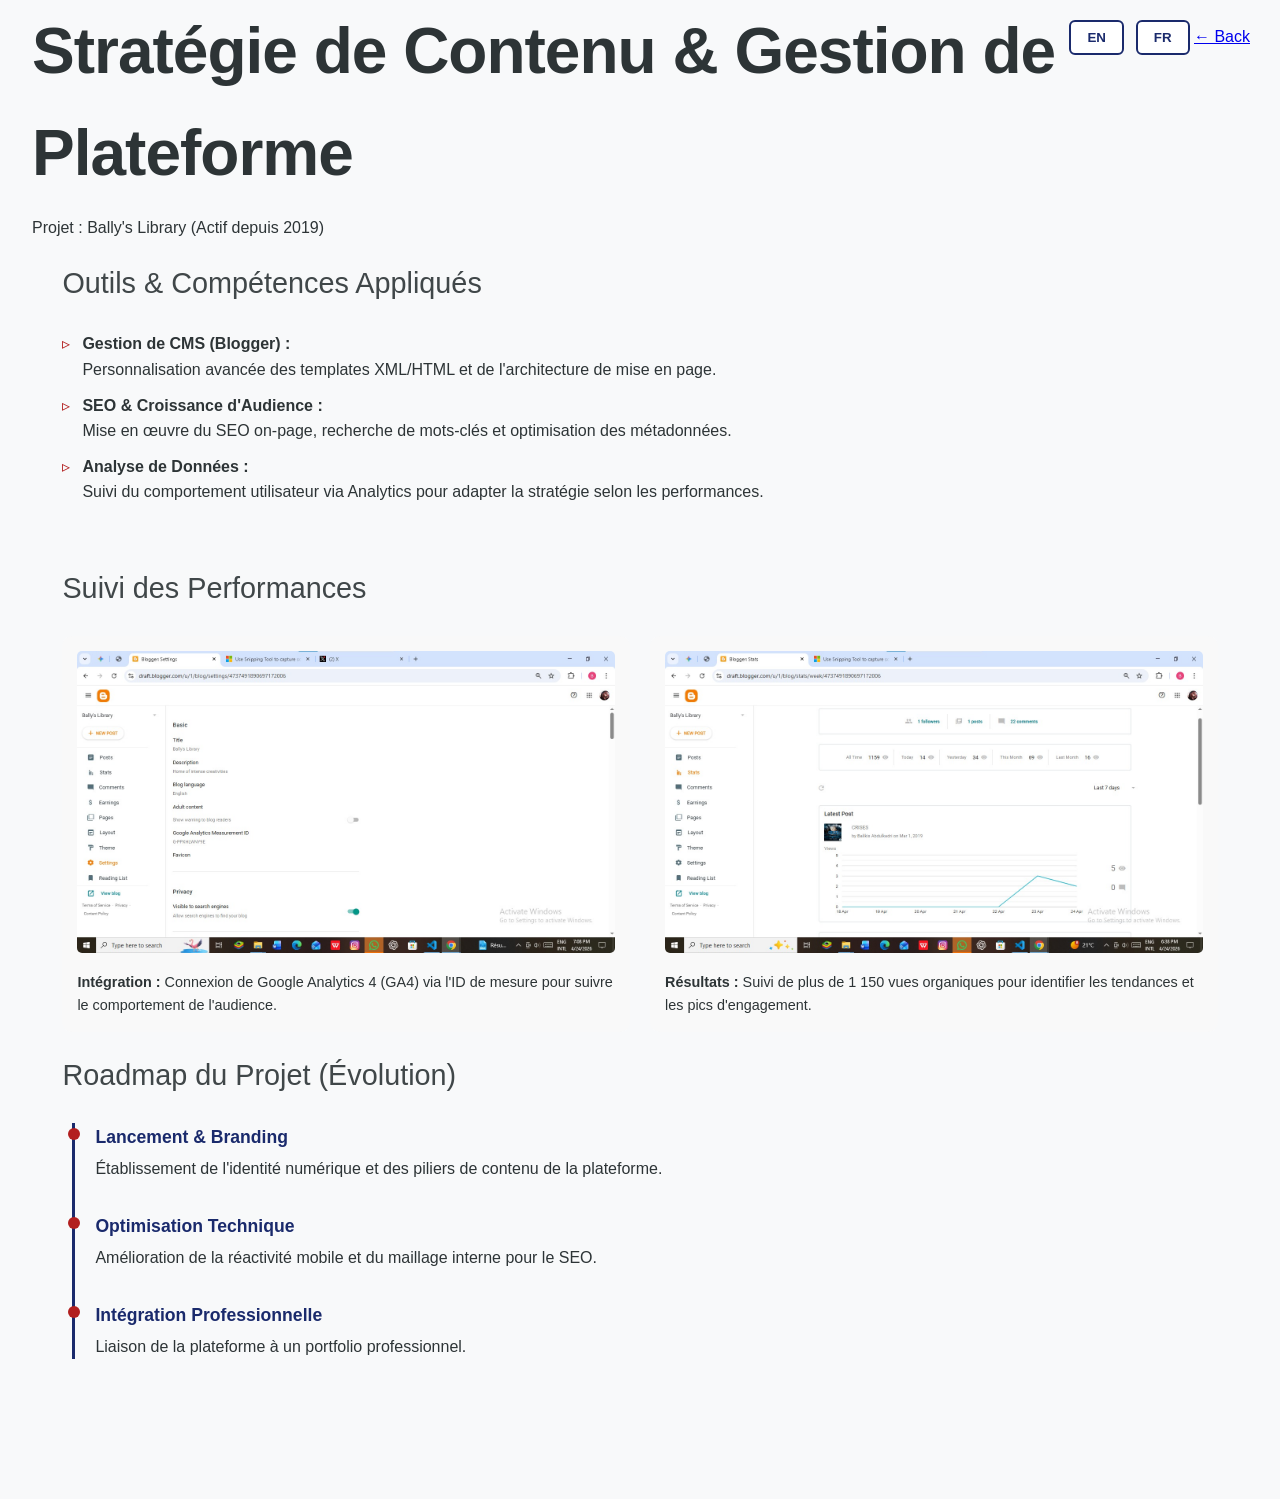
==== project-blog.html @ 867973a1 "Add files via upload" ====
<!DOCTYPE html>
<html lang="fr">
<head>
            <!-- Google tag (gtag.js) -->
    <script async src="https://www.googletagmanager.com/gtag/js?id=G-NQ8445RPTF"></script>
        <script>
        window.dataLayer = window.dataLayer || [];
        function gtag(){dataLayer.push(arguments);}
        gtag('js', new Date());

        gtag('config', 'G-NQ8445RPTF');
     </script>

    <meta charset="UTF-8">
    <meta name="viewport" content="width=device-width, initial-scale=1.0">
    <title>Case Study: Blogger | Balikis Abdulkadri</title>
    <link rel="stylesheet" href="style.css">
    <link rel="stylesheet" href="https://cdnjs.cloudflare.com/ajax/libs/font-awesome/6.0.0/css/all.min.css">
</head>
<body>
    <nav class="lang-nav">
        <button onclick="setLanguage('en')">EN</button>
        <button onclick="setLanguage('fr')">FR</button>
        <a href="projects.html" class="home-link">← Back</a>
    </nav>

    <article class="case-study container">
        <header class="cs-header">
            <h1 class="lang-en">Content Strategy & Platform Management</h1>
            <h1 class="lang-fr">Stratégie de Contenu & Gestion de Plateforme</h1>
            <p class="lang-en">Project: Bally's Library (Active since 2019)</p>
            <p class="lang-fr">Projet : Bally's Library (Actif depuis 2019)</p>
        </header>

        <section class="cs-section">
            <h2 class="lang-en">Tools & Skills Applied</h2>
            <h2 class="lang-fr">Outils & Compétences Appliqués</h2>
            <ul class="skills-list">
                <li>
                    <strong class="lang-en">CMS Management (Blogger):</strong>
                    <strong class="lang-fr">Gestion de CMS (Blogger) :</strong>
                    <span class="lang-en">Advanced customization of XML/HTML templates and layout architecture within the Google ecosystem.</span>
                    <span class="lang-fr">Personnalisation avancée des templates XML/HTML et de l'architecture de mise en page.</span>
                </li>
                <li>
                    <strong class="lang-en">SEO & Audience Growth:</strong>
                    <strong class="lang-fr">SEO & Croissance d'Audience :</strong>
                    <span class="lang-en">Implementation of on-page SEO, keyword research, and meta-data optimization to drive organic traffic.</span>
                    <span class="lang-fr">Mise en œuvre du SEO on-page, recherche de mots-clés et optimisation des métadonnées.</span>
                </li>
                <li>
                    <strong class="lang-en">Data Literacy:</strong>
                    <strong class="lang-fr">Analyse de Données :</strong>
                    <span class="lang-en">Monitoring user behavior through Blogger Analytics to adapt content strategy based on performance metrics.</span>
                    <span class="lang-fr">Suivi du comportement utilisateur via Analytics pour adapter la stratégie selon les performances.</span>
                </li>
            </ul>
        </section>


        <section class="cs-section container">
    <h2 class="lang-en">Performance Monitoring</h2>
    <h2 class="lang-fr">Suivi des Performances</h2>
    
    <div class="evidence-grid" style="display: grid; grid-template-columns: repeat(auto-fit, minmax(300px, 1fr)); gap: 20px; margin-top: 20px;">
        <div class="evidence-card" style="background: #f9f9f9; padding: 15px; border-radius: 10px;">
            <img src="images/analytics-id-setup.png" 
                 onclick="zoomImage(this)" 
                 alt="Google Analytics Integration" 
                 style="width: 100%; border-radius: 5px; cursor: zoom-in; transition: 0.3s;">
            <p class="lang-en" style="margin-top: 10px; font-size: 0.9rem;"><strong>Integration:</strong> Connected Google Analytics 4 (GA4) via Measurement ID to track precise audience behavior.</p>
            <p class="lang-fr" style="margin-top: 10px; font-size: 0.9rem;"><strong>Intégration :</strong> Connexion de Google Analytics 4 (GA4) via l'ID de mesure pour suivre le comportement de l'audience.</p>
        </div>

        <div class="evidence-card" style="background: #f9f9f9; padding: 15px; border-radius: 10px;">
            <img src="images/blogger-stats.png" 
                 onclick="zoomImage(this)" 
                 alt="Blogger Audience Statistics" 
                 style="width: 100%; border-radius: 5px; cursor: zoom-in; transition: 0.3s;">
            <p class="lang-en" style="margin-top: 10px; font-size: 0.9rem;"><strong>Results:</strong> Monitoring over 1,150+ organic views to identify content trends and user engagement peaks.</p>
            <p class="lang-fr" style="margin-top: 10px; font-size: 0.9rem;"><strong>Résultats :</strong> Suivi de plus de 1 150 vues organiques pour identifier les tendances et les pics d'engagement.</p>
        </div>
    </div>
</section>
        

        <section class="cs-section">
            <h2 class="lang-en">Project Roadmap (Evolution)</h2>
            <h2 class="lang-fr">Roadmap du Projet (Évolution)</h2>
            <div class="roadmap-container">
                <div class="roadmap-phase">
                    <h3 class="lang-en"> Launch & Branding</h3>
                    <h3 class="lang-fr"> Lancement & Branding</h3>
                    <p class="lang-en">Established the digital identity and core content pillars of the platform.</p>
                    <p class="lang-fr">Établissement de l'identité numérique et des piliers de contenu de la plateforme.</p>
                </div>
                <div class="roadmap-phase">
                    <h3 class="lang-en">Technical Optimization</h3>
                    <h3 class="lang-fr"> Optimisation Technique</h3>
                    <p class="lang-en">Refined the site's mobile responsiveness and enhanced internal linking for SEO.</p>
                    <p class="lang-fr">Amélioration de la réactivité mobile et du maillage interne pour le SEO.</p>
                </div>
                <div class="roadmap-phase">
                    <h3 class="lang-en">Professional Integration</h3>
                    <h3 class="lang-fr">Intégration Professionnelle</h3>
                    <p class="lang-en">Linking the platform to a professional digital portfolio as a live asset.</p>
                    <p class="lang-fr">Liaison de la plateforme à un portfolio professionnel.</p>
                </div>
            </div>
        </section>
    </article>

 <div id="imageModal" class="modal" onclick="this.style.display='none'" style="display: none; position: fixed; z-index: 1000; left: 0; top: 0; width: 100%; height: 100%; background-color: rgba(0,0,0,0.9); cursor: zoom-out;">
     <span style="position: absolute; top: 20px; right: 35px; color: #fff; font-size: 40px; font-weight: bold; cursor: pointer;">&times;</span>
     <img id="img01" style="margin: auto; display: block; width: 80%; max-width: 900px; transform: translateY(10%); border: 3px solid white; border-radius: 5px;">
  </div>

    <script src="script.js"></script>
    
</body>
</html>
---- style.css ----
html {
    scroll-behavior: smooth;
}

.lang-en, .lang-fr {
    display: none; 
}


/*DESIGN SYSTEM & VARIABLES */
:root {
    --primary-blue: #1a2a6c;   
    --accent-red: #b21f1f;     
    --light-bg: #f8f9fa;       
    --dark-text: #2d3436;      
    --white: #ffffff;
    --transition: all 0.3s ease;
}

/*BASE RESET*/
* {
    margin: 0;
    padding: 0;
    box-sizing: border-box;
}

body {
    font-family: 'Inter', 'Segoe UI', Roboto, sans-serif;
    background-color: var(--light-bg);
    color: var(--dark-text);
    line-height: 1.6;
    overflow-x: hidden;
    padding-bottom: 100px;
}

/*BILINGUAL NAVIGATION*/
.lang-nav {
    position: fixed;
    top: 20px;
    right: 30px;
    z-index: 1000;
}

.lang-nav button {
    background: var(--white);
    border: 2px solid var(--primary-blue);
    color: var(--primary-blue);
    padding: 8px 16px;
    cursor: pointer;
    font-weight: 700;
    border-radius: 6px;
    margin-left: 8px;
    transition: var(--transition);
}

.lang-nav button:hover {
    background: var(--primary-blue);
    color: var(--white);
}

/*HERO SECTION*/
.container {
    max-width: 900px;
    margin: 0 auto;
}

.hero {
    height: 100vh;
    display: flex;
    align-items: center;
    justify-content: center;
    text-align: center;
    background: linear-gradient(135deg, var(--primary-blue), #2a4858);
    color: var(--white);
    padding: 0 20px;
}



h1 {
    font-size: clamp(2.5rem, 5vw, 4rem); 
    margin-bottom: 10px;
    letter-spacing: -1px;
}

h2 {
    font-size: clamp(1.2rem, 3vw, 1.8rem);
    font-weight: 300;
    margin-bottom: 25px;
    opacity: 0.9;
}

.bio {
    font-size: 1.2rem;
    max-width: 700px;
    margin: 0 auto 40px;
    opacity: 0.85;
}

/*INTERACTIVE BUTTONS (Hero)*/
.cta-buttons .btn {
    display: inline-block;
    text-decoration: none;
    padding: 16px 32px;
    border-radius: 8px;
    font-weight: 600;
    margin: 10px;
    transition: var(--transition);
}

.primary {
    background-color: var(--white);
    color: var(--primary-blue);
}

.secondary {
    border: 2px solid var(--white);
    color: var(--white);
}

.btn:hover {
    transform: translateY(-3px);
    box-shadow: 0 10px 20px rgba(0,0,0,0.2);
}

.btn i {
    margin-right: 8px; 
    font-size: 1.1rem;
}


/* Availability Pill */
.status-pill {
    display: inline-block;
    padding: 8px 20px;
    background: #e1f5fe;
    color: #01579b;
    border-radius: 50px;
    font-weight: bold;
    margin: 20px 0;
    border: 1px solid #01579b;
}

/* LinkedIn & e-mail Buttons */
.btn-linkedin,.btn-email {
    display: inline-flex;
    align-items: center;
    gap: 10px;
    padding: 12px 25px;
    background-color: #0077b5; 
    color: white;
    text-decoration: none;
    border-radius: 8px;
    font-weight: bold;
    transition: 0.3s;
}

.btn-linkedin:hover, .btn-email:hover {
    background-color: #005582;
    transform: translateY(-2px);
}

     /* ABOUT PAGE */
#about.container {
    max-width: 100%; 
    margin: 60px auto;
}

.about-grid {
    display: grid;
    grid-template-columns: repeat(4, 1fr); 
    gap: 20px;    
}

.info-card {
    background: #ffffff;
    border: 1px solid #e0e0e0;
    border-radius: 15px;
    padding: 30px;    
    display: flex;
    flex-direction: column;
    height: 100%; 
}




.info-card ul {
    list-style: none;
    padding: 0;
    margin: 0;
}

.info-card li {
    margin-bottom: 15px; 
    display: block;
}

.info-card li strong {
    display: block;
    margin-bottom: 2px; 
    color: rgb(0, 0, 0);
}

.info-card li span {
    display: block;
    line-height: 1.4;
    color: rgb(59, 56, 56);
}


.edu-item strong {
    display: block;
    margin-bottom: 2px; 
    line-height: 1.3;
}

.edu-item .sub-text {
    margin-top: 0; 
    margin-bottom: 4px;
}

/* Projects Page */
/*Layout for the grid (cards) */
.project-grid {
    display: grid;
    width: 100%;
    box-sizing: border-box;
    grid-template-columns: repeat(auto-fit, minmax(320px, 1fr));
    gap: 25px;
    margin-top: 40px;
}

/*Card container */
.project-card {
    position: relative;
    background: white;
    padding: 30px;
    border-radius: 12px;
    box-shadow: 0 4px 10px rgba(0,0,0,0.05);
    border-top: 4px solid var(--primary-blue);
    transition: transform 0.3s ease;
}

/*Positioning the year */
.project-year {
    position: absolute;
    top: 15px;
    right: 20px;
    font-size: 0.8rem;
    color: #888;
    font-weight: bold;
}

/*Formatting the icon */
.project-icon {
    font-size: 1.5rem;
    color: #0077b5;
    margin-bottom: 15px;
}

/*Button alignment */
.card-buttons {
    display: flex;
    align-items: center;
    gap: 15px;
    flex-wrap: wrap;
    margin-top: 20px;
    padding-top: 20px;
}


.project-link {
    text-decoration: none;
    color: #0077b5;
    font-size: 0.9rem;
    font-weight: bold;
}



/* portofolio  Project Page */

.btn-detail {
    display: inline-block;
    margin-top: 15px;
    padding: 8px 16px;
    border: 2px solid var(--primary-blue);
    color: var(--primary-blue);
    text-decoration: none;
    border-radius: 5px;
    font-weight: bold;
    transition: var(--transition);
}

.btn-detail:hover {
    background: var(--primary-blue);
    color: white;
}

.cs-section {
    margin-bottom: 40px;
    padding-top: 20px;
}

.skills-list {
    list-style: none;
    padding: 0;
}

.skills-list li {
    margin-bottom: 10px;
    padding-left: 20px;
    position: relative;
}

.skills-list li::before {
    content: "▹";
    position: absolute;
    left: 0;
    color: var(--accent-red);
}

       /* Modal Styles */
.modal {
    display: none; 
    position: fixed; 
    z-index: 1000; 
    left: 0; top: 0; width: 100%; height: 100%; 
    background-color: rgba(0,0,0,0.9); 
}
.modal-content {
    margin: auto;
    display: block;
    width: 80%;
    max-width: 700px;
}

/* portfolio Project roadmap */

.roadmap-container {
    border-left: 3px solid var(--primary-blue);
    margin-left: 10px;
    padding-left: 20px;
}

.roadmap-phase {
    margin-bottom: 30px;
    position: relative;
}

.roadmap-phase::before {
    content: '';
    position: absolute;
    left: -27px;
    top: 5px;
    width: 12px;
    height: 12px;
    background: var(--accent-red);
    border-radius: 50%;
}

.roadmap-phase h3 {
    font-size: 1.1rem;
    color: var(--primary-blue);
    margin-bottom: 5px;
}


/* Gallery Layout */
.design-gallery {
    display: grid;
    grid-template-columns: repeat(auto-fit, minmax(350px, 1fr)); 
    gap: 30px;
    margin-top: 30px;
    width: 100%; 
    max-width: 1400px; 
    margin-left: auto;
    margin-right: auto;
}

.design-item {
    display: flex;
    flex-direction: column;
    background: white;
    border-radius: 12px;
    overflow: hidden;
    box-shadow: 0 4px 15px rgba(0,0,0,0.1);
    transition: transform 0.3s ease;
    height: 100%; 
    width: 100%; 
}


.container, main, section {
    width: 95%; 
    max-width: 1400px;
    margin: 0 auto;
}

.design-item:hover {
    transform: translateY(-10px);
}

/* Container for the images to keep them uniform */
.design-image-container {
    width: 100%;
    height: 60%; 
    display: flex;
    align-items: center;
    justify-content: center;
    background-color: #f9f9f9;
    object-fit: cover
}

.design-item img {
    max-width: 100%;
    max-height: 100%;
    object-fit: contain; 
}

.design-info {
    padding: 20px;
    display: flex;
    flex-direction: column;
    flex-grow: 1; 
}

.design-info p {
    flex-grow: 1; 
    font-size: 0.9rem;
    color: #666;
    line-height: 1.5;
    margin-bottom: 15px;
}

 /* Mobile Fixes */
@media (max-width: 768px) {
    .about-grid {
        grid-template-columns: 1fr !important;
        max-width: 95%;
    }

     .info-card {
        min-height: auto; 
    }

    .cta-buttons {
        flex-direction: column;
        gap: 10px;
        width: 100%;
        padding: 0 20px;
    }

    .cta-buttons a {
        width: 100%; 
        text-align: center;
        display: block;
        padding: 15px;
    }

    
    h1 {
        font-size: 2rem !important;
    }

    .hero p {
        font-size: 1rem;
        padding: 0 10px;
    }
}
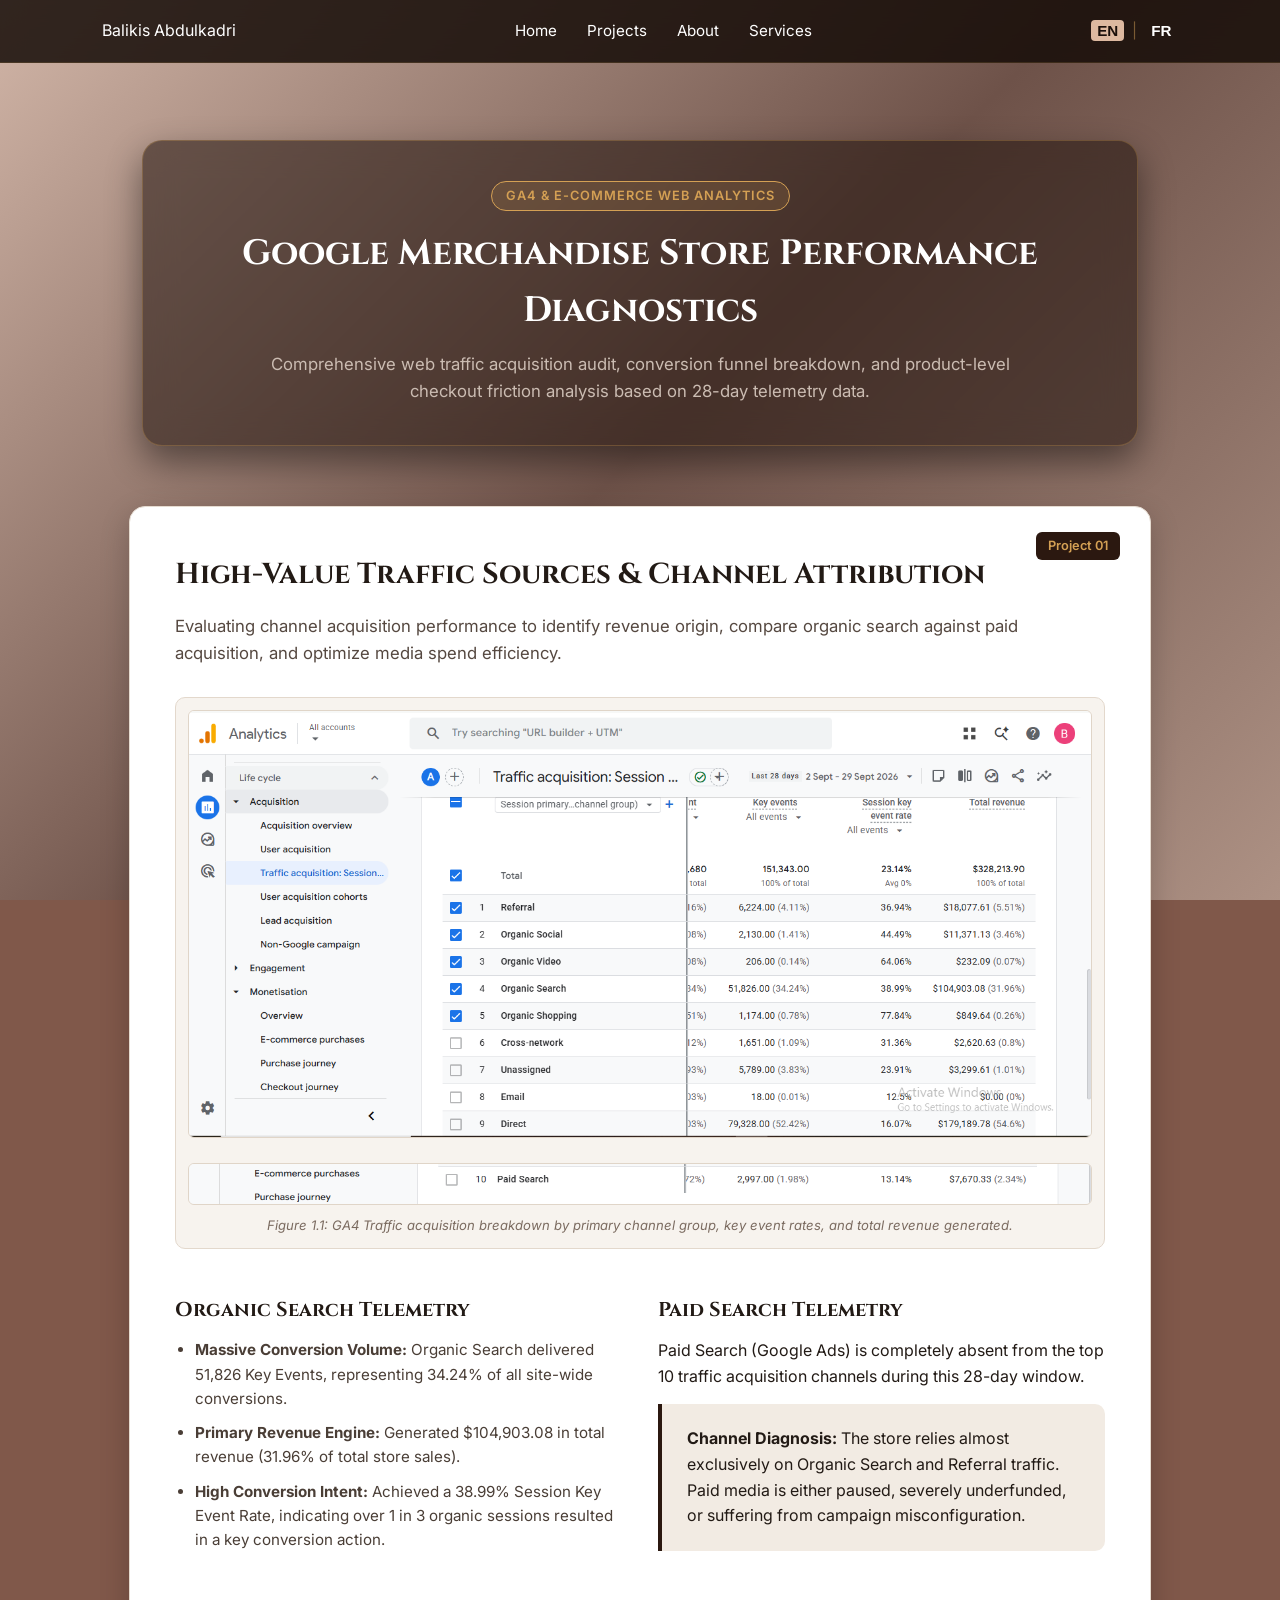
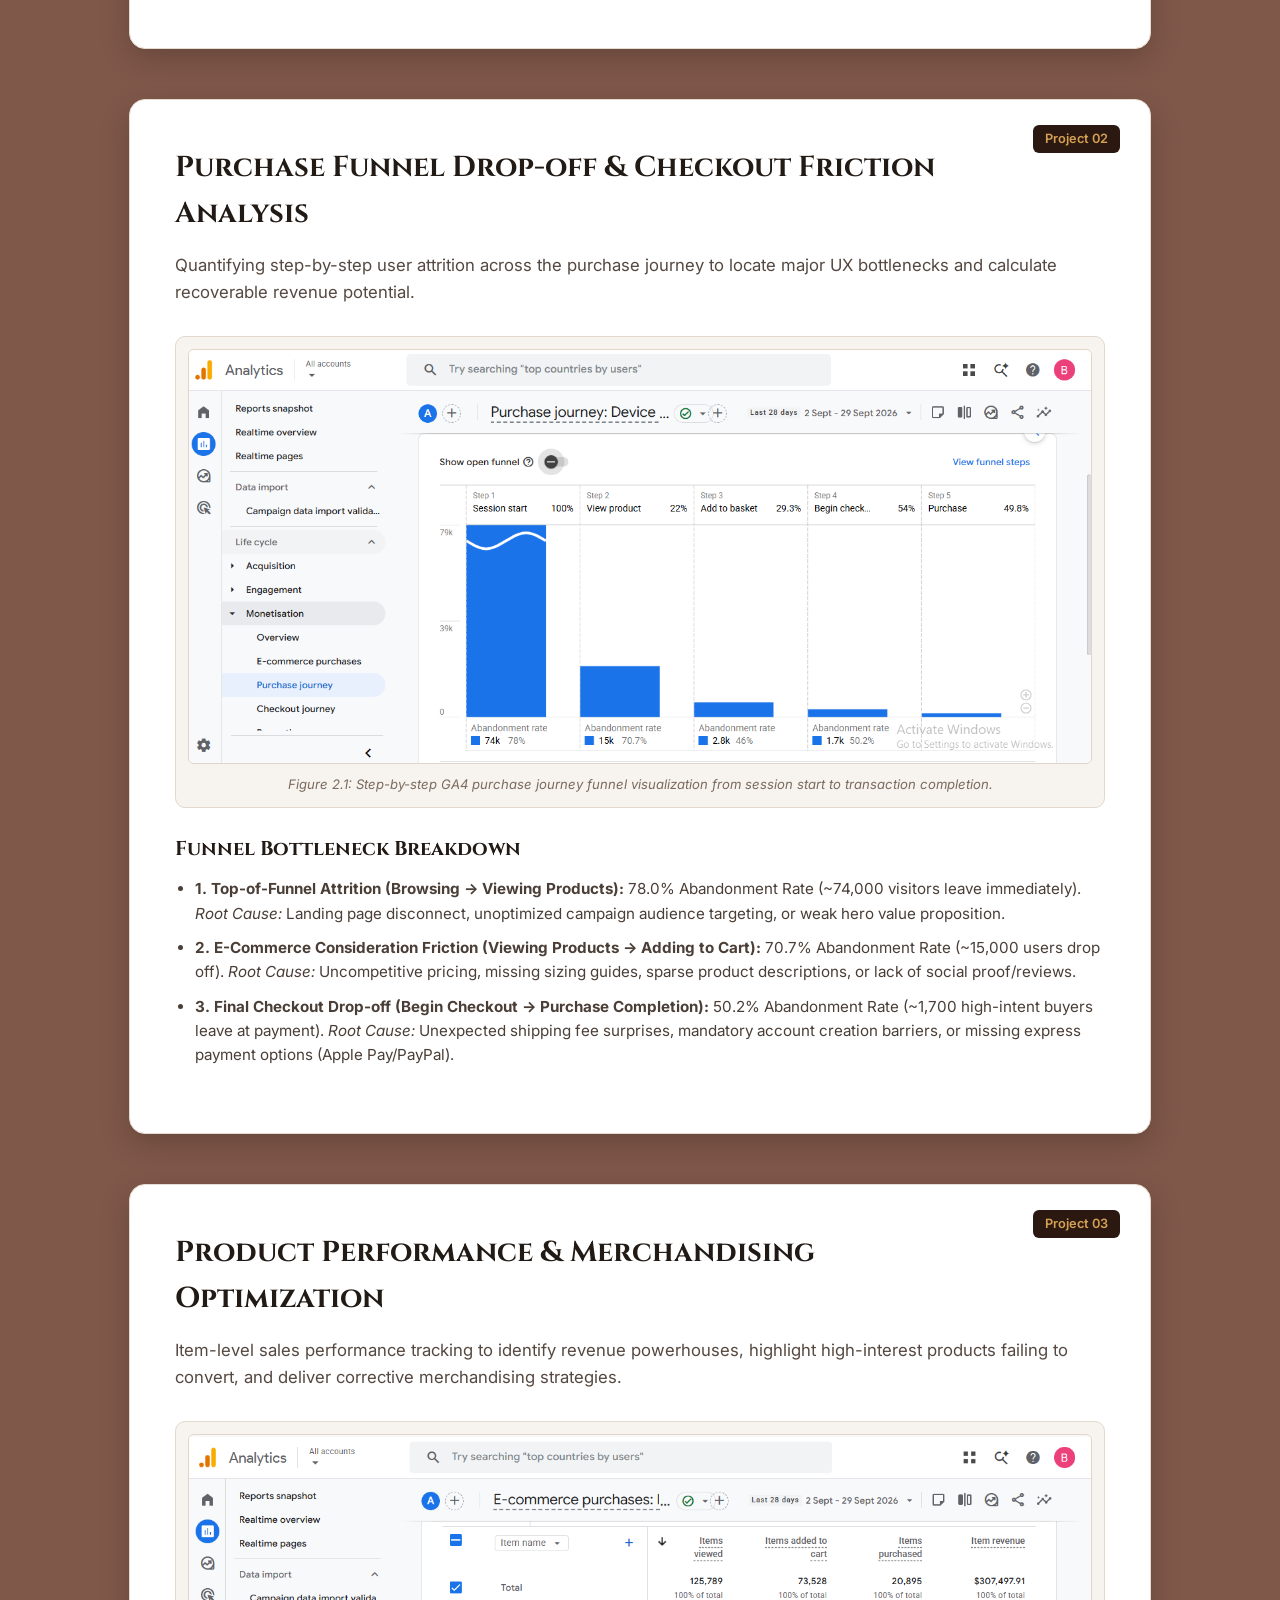
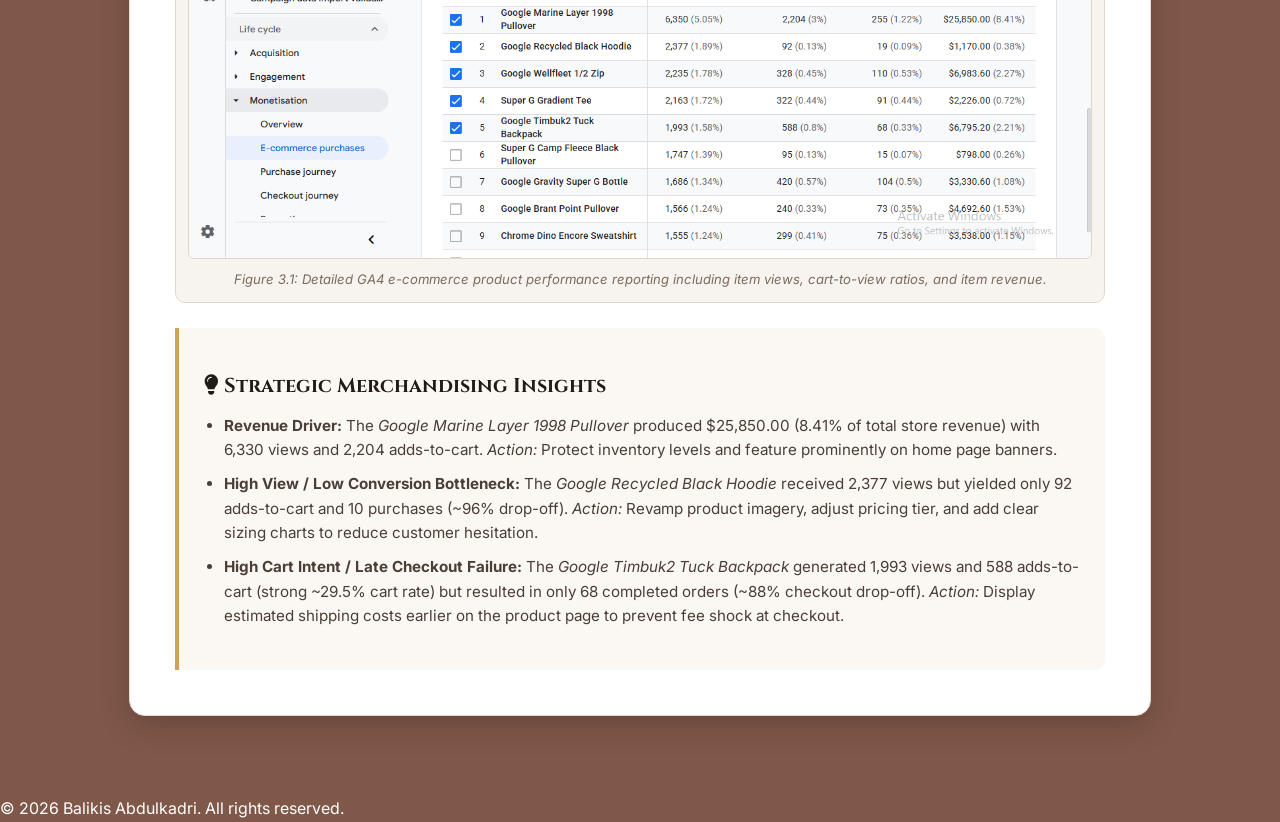
==== commit 162524e2: "Add files via upload" ====
--- a/project-blog.html
+++ b/project-blog.html
@@ -1,121 +1,201 @@
 <!DOCTYPE html>
-<html lang="fr">
+<html lang="en">
 <head>
-            <!-- Google tag (gtag.js) -->
+    <!-- Google Tag Manager -->
     <script async src="https://www.googletagmanager.com/gtag/js?id=G-NQ8445RPTF"></script>
-        <script>
-        window.dataLayer = window.dataLayer || [];
-        function gtag(){dataLayer.push(arguments);}
-        gtag('js', new Date());
-
-        gtag('config', 'G-NQ8445RPTF');
-     </script>
+    <script>
+      window.dataLayer = window.dataLayer || [];
+      function gtag(){dataLayer.push(arguments);}
+      gtag('js', new Date());
+      gtag('config', 'G-NQ8445RPTF');
+    </script>
 
     <meta charset="UTF-8">
     <meta name="viewport" content="width=device-width, initial-scale=1.0">
-    <title>Case Study: Blogger | Balikis Abdulkadri</title>
+    <title>Web Analytics & E-Commerce Insights | Balikis Abdulkadri</title>
+    
+    <link rel="icon" type="image/png" href="assets/favicon.png">
+    
+    <!-- Google Fonts -->
+    <link rel="preconnect" href="https://fonts.googleapis.com">
+    <link rel="preconnect" href="https://fonts.gstatic.com" crossorigin>
+    <link href="https://fonts.googleapis.com/css2?family=Cinzel:wght@400;600;700&family=Inter:wght@300;400;500;600&display=swap" rel="stylesheet">
+    
+    <!-- Font Awesome Icons -->
+    <link rel="stylesheet" href="https://cdnjs.cloudflare.com/ajax/libs/font-awesome/6.4.0/css/all.min.css">
+    
     <link rel="stylesheet" href="style.css">
-    <link rel="stylesheet" href="https://cdnjs.cloudflare.com/ajax/libs/font-awesome/6.0.0/css/all.min.css">
 </head>
-<body>
-    <nav class="lang-nav">
-        <button onclick="setLanguage('en')">EN</button>
-        <button onclick="setLanguage('fr')">FR</button>
-        <a href="projects.html" class="home-link">← Back</a>
+<body class="case-study-page">
+
+    <!-- Sticky Glass Navigation Bar -->
+    <nav class="navbar" id="navbar">
+        <div class="navv-brand" id="navBrand">Balikis Abdulkadri</div>
+        <ul class="nav-links">
+            <li><a href="index.html#home" class="lang-en">Home</a><a href="index.html#home" class="lang-fr">Accueil</a></li>
+            <li><a href="index.html#projects" class="lang-en">Projects</a><a href="index.html#projects" class="lang-fr">Projets</a></li>
+            <li><a href="index.html#about" class="lang-en">About</a><a href="index.html#about" class="lang-fr">À propos</a></li>
+            <li><a href="index.html#services" class="lang-en">Services</a><a href="index.html#services" class="lang-fr">Services</a></li>
+        </ul>
+        <div class="lang-switch">
+            <button id="btn-en" class="active" onclick="setLanguage('en')">EN</button>
+            <span class="lang-divider">|</span>
+            <button id="btn-fr" onclick="setLanguage('fr')">FR</button>
+        </div>
     </nav>
 
-    <article class="case-study container">
-        <header class="cs-header">
-            <h1 class="lang-en">Content Strategy & Platform Management</h1>
-            <h1 class="lang-fr">Stratégie de Contenu & Gestion de Plateforme</h1>
-            <p class="lang-en">Project: Bally's Library (Active since 2019)</p>
-            <p class="lang-fr">Projet : Bally's Library (Actif depuis 2019)</p>
-        </header>
-
-        <section class="cs-section">
-            <h2 class="lang-en">Tools & Skills Applied</h2>
-            <h2 class="lang-fr">Outils & Compétences Appliqués</h2>
-            <ul class="skills-list">
+    <!-- Header / Hero Section -->
+    <header class="page-header">
+        <div class="glass-card page-header-glass">
+            <span class="badge-accent lang-en">GA4 & E-Commerce Web Analytics</span>
+            <span class="badge-accent lang-fr">Google Analytics 4 et commerce en ligne</span>
+            
+            <h1 class="page-title lang-en">Google Merchandise Store Performance Diagnostics</h1>
+            <h1 class="page-title lang-fr">Analyse des performances de la boutique Google Merchandise</h1>
+            
+            <p class="page-subtitle lang-en">Comprehensive web traffic acquisition audit, conversion funnel breakdown, and product-level checkout friction analysis based on 28-day telemetry data.</p>
+            <p class="page-subtitle lang-fr">Analyse sur 28 jours des sources de trafic, du parcours d’achat et des difficultés rencontrées par les clients au moment de choisir ou d’acheter un produit.</p>
+        </div>
+    </header>
+
+    <main class="case-study-container">
+
+        <!-- ==========================================================================
+             PROJECT 1: HIGH-VALUE TRAFFIC SOURCES
+             ========================================================================== -->
+        <article class="case-study-card">
+            <div class="card-tag"><span class="lang-en">Project 01</span><span class="lang-fr">Projet 01</span></div>
+
+            <h2 class="study-title lang-en">High-Value Traffic Sources & Channel Attribution</h2>
+            <h2 class="study-title lang-fr">Sources de trafic et contribution des différents canaux</h2>
+
+            <p class="study-summary lang-en">Evaluating channel acquisition performance to identify revenue origin, compare organic search against paid acquisition, and optimize media spend efficiency.</p>
+            <p class="study-summary lang-fr">Analyse des sources de trafic pour comprendre d’où viennent les revenus, comparer les résultats du référencement naturel et des campagnes payantes, et mieux répartir le budget.</p>
+
+            <div class="media-frame wide-media">
+                <div class="analytics-image-group">
+                    <img src="images/traffic-aquisition-1.png" alt="Traffic Acquisition Table Part 1" class="analytics-img">
+                    <img src="images/traffic-aquisition-2.png" alt="Traffic Acquisition Table Part 2" class="analytics-img">
+                </div>
+                <p class="media-caption lang-en">Figure 1.1: GA4 Traffic acquisition breakdown by primary channel group, key event rates, and total revenue generated.</p>
+                <p class="media-caption lang-fr">Figure 1.1 : Répartition du trafic dans GA4 par canal, taux d’événements clés et chiffre d’affaires généré.</p>
+            </div>
+
+            <div class="grid-two-col">
+                <div>
+                    <h3 class="section-subheading lang-en">Organic Search Telemetry</h3>
+                    <h3 class="section-subheading lang-fr">Résultats du référencement naturel</h3>
+                    <ul class="bullet-list">
+                        <li>
+                            <span class="lang-en"><strong>Massive Conversion Volume:</strong> Organic Search delivered 51,826 Key Events, representing 34.24% of all site-wide conversions.</span>
+                            <span class="lang-fr"><strong>De nombreuses conversions :</strong> Le référencement naturel a généré 51 826 événements clés, soit 34,24 % de l’ensemble des conversions du site.</span>
+                        </li>
+                        <li>
+                            <span class="lang-en"><strong>Primary Revenue Engine:</strong> Generated $104,903.08 in total revenue (31.96% of total store sales).</span>
+                            <span class="lang-fr"><strong>Une source majeure de revenus :</strong> 104 903,08 $ de chiffre d’affaires, soit 31,96 % des ventes de la boutique.</span>
+                        </li>
+                        <li>
+                            <span class="lang-en"><strong>High Conversion Intent:</strong> Achieved a 38.99% Session Key Event Rate, indicating over 1 in 3 organic sessions resulted in a key conversion action.</span>
+                            <span class="lang-fr"><strong>Des visiteurs prêts à passer à l’action :</strong> 38,99 % des sessions issues du référencement naturel ont donné lieu à un événement clé, soit plus d’une session sur trois.</span>
+                        </li>
+                    </ul>
+                </div>
+
+                <div>
+                    <h3 class="section-subheading lang-en">Paid Search Telemetry</h3>
+                    <h3 class="section-subheading lang-fr">Résultats des campagnes payantes</h3>
+                    <p class="lang-en">Paid Search (Google Ads) is completely absent from the top 10 traffic acquisition channels during this 28-day window.</p>
+                    <p class="lang-fr">Sur cette période de 28 jours, les annonces Google Ads ne figurent pas parmi les dix principales sources de trafic.</p>
+                    
+                    <div class="takeaway-box" style="margin-top: 15px;">
+                        <p class="lang-en"><strong>Channel Diagnosis:</strong> The store relies almost exclusively on Organic Search and Referral traffic. Paid media is either paused, severely underfunded, or suffering from campaign misconfiguration.</p>
+                        <p class="lang-fr"><strong>À retenir :</strong> La boutique dépend presque entièrement du référencement naturel et des sites référents. Les campagnes payantes sont peut-être à l’arrêt, insuffisamment financées ou mal configurées.</p>
+                    </div>
+                </div>
+            </div>
+        </article>
+
+        <!-- ==========================================================================
+             PROJECT 2: CART & CHECKOUT DROP-OFFS
+             ========================================================================== -->
+        <article class="case-study-card">
+            <div class="card-tag"><span class="lang-en">Project 02</span><span class="lang-fr">Projet 02</span></div>
+
+            <h2 class="study-title lang-en">Purchase Funnel Drop-off & Checkout Friction Analysis</h2>
+            <h2 class="study-title lang-fr">Abandons du parcours d’achat et difficultés au paiement</h2>
+
+            <p class="study-summary lang-en">Quantifying step-by-step user attrition across the purchase journey to locate major UX bottlenecks and calculate recoverable revenue potential.</p>
+            <p class="study-summary lang-fr">Analyse des abandons à chaque étape du parcours d’achat pour repérer les difficultés et estimer le chiffre d’affaires qui pourrait être récupéré.</p>
+
+            <div class="media-frame wide-media">
+                <img src="images/google-purchase-journey.png" alt="Purchase Journey Funnel Chart" class="analytics-img">
+                <p class="media-caption lang-en">Figure 2.1: Step-by-step GA4 purchase journey funnel visualization from session start to transaction completion.</p>
+                <p class="media-caption lang-fr">Figure 2.1 : Parcours d’achat dans GA4, du début de la visite à la finalisation de la commande.</p>
+            </div>
+
+            <h3 class="section-subheading lang-en">Funnel Bottleneck Breakdown</h3>
+            <h3 class="section-subheading lang-fr">Analyse des étapes du parcours d’achat</h3>
+
+            <ul class="bullet-list">
                 <li>
-                    <strong class="lang-en">CMS Management (Blogger):</strong>
-                    <strong class="lang-fr">Gestion de CMS (Blogger) :</strong>
-                    <span class="lang-en">Advanced customization of XML/HTML templates and layout architecture within the Google ecosystem.</span>
-                    <span class="lang-fr">Personnalisation avancée des templates XML/HTML et de l'architecture de mise en page.</span>
+                    <span class="lang-en"><strong>1. Top-of-Funnel Attrition (Browsing → Viewing Products):</strong> 78.0% Abandonment Rate (~74,000 visitors leave immediately). <em>Root Cause:</em> Landing page disconnect, unoptimized campaign audience targeting, or weak hero value proposition.</span>
+                    <span class="lang-fr"><strong>1. De la visite à la consultation d’un produit :</strong> 78,0 % des visiteurs quittent le site à cette étape (environ 74 000 personnes). <em>Causes possibles :</em> page d’arrivée peu convaincante, ciblage inadapté ou offre difficile à comprendre.</span>
                 </li>
                 <li>
-                    <strong class="lang-en">SEO & Audience Growth:</strong>
-                    <strong class="lang-fr">SEO & Croissance d'Audience :</strong>
-                    <span class="lang-en">Implementation of on-page SEO, keyword research, and meta-data optimization to drive organic traffic.</span>
-                    <span class="lang-fr">Mise en œuvre du SEO on-page, recherche de mots-clés et optimisation des métadonnées.</span>
+                    <span class="lang-en"><strong>2. E-Commerce Consideration Friction (Viewing Products → Adding to Cart):</strong> 70.7% Abandonment Rate (~15,000 users drop off). <em>Root Cause:</em> Uncompetitive pricing, missing sizing guides, sparse product descriptions, or lack of social proof/reviews.</span>
+                    <span class="lang-fr"><strong>2. De la consultation d’un produit à l’ajout au panier :</strong> 70,7 % des visiteurs abandonnent (environ 15 000 personnes). <em>Causes possibles :</em> prix trop élevés, absence de guide des tailles, informations incomplètes ou manque d’avis clients.</span>
                 </li>
                 <li>
-                    <strong class="lang-en">Data Literacy:</strong>
-                    <strong class="lang-fr">Analyse de Données :</strong>
-                    <span class="lang-en">Monitoring user behavior through Blogger Analytics to adapt content strategy based on performance metrics.</span>
-                    <span class="lang-fr">Suivi du comportement utilisateur via Analytics pour adapter la stratégie selon les performances.</span>
+                    <span class="lang-en"><strong>3. Final Checkout Drop-off (Begin Checkout → Purchase Completion):</strong> 50.2% Abandonment Rate (~1,700 high-intent buyers leave at payment). <em>Root Cause:</em> Unexpected shipping fee surprises, mandatory account creation barriers, or missing express payment options (Apple Pay/PayPal).</span>
+                    <span class="lang-fr"><strong>3. Du début du paiement à la validation de la commande :</strong> 50,2 % des clients abandonnent (environ 1 700 acheteurs pourtant prêts à acheter). <em>Causes possibles :</em> frais de livraison annoncés trop tard, création de compte obligatoire ou manque d’options de paiement rapide.</span>
                 </li>
             </ul>
-        </section>
-
-
-        <section class="cs-section container">
-    <h2 class="lang-en">Performance Monitoring</h2>
-    <h2 class="lang-fr">Suivi des Performances</h2>
-    
-    <div class="evidence-grid" style="display: grid; grid-template-columns: repeat(auto-fit, minmax(300px, 1fr)); gap: 20px; margin-top: 20px;">
-        <div class="evidence-card" style="background: #f9f9f9; padding: 15px; border-radius: 10px;">
-            <img src="images/analytics-id-setup.png" 
-                 onclick="zoomImage(this)" 
-                 alt="Google Analytics Integration" 
-                 style="width: 100%; border-radius: 5px; cursor: zoom-in; transition: 0.3s;">
-            <p class="lang-en" style="margin-top: 10px; font-size: 0.9rem;"><strong>Integration:</strong> Connected Google Analytics 4 (GA4) via Measurement ID to track precise audience behavior.</p>
-            <p class="lang-fr" style="margin-top: 10px; font-size: 0.9rem;"><strong>Intégration :</strong> Connexion de Google Analytics 4 (GA4) via l'ID de mesure pour suivre le comportement de l'audience.</p>
-        </div>
-
-        <div class="evidence-card" style="background: #f9f9f9; padding: 15px; border-radius: 10px;">
-            <img src="images/blogger-stats.png" 
-                 onclick="zoomImage(this)" 
-                 alt="Blogger Audience Statistics" 
-                 style="width: 100%; border-radius: 5px; cursor: zoom-in; transition: 0.3s;">
-            <p class="lang-en" style="margin-top: 10px; font-size: 0.9rem;"><strong>Results:</strong> Monitoring over 1,150+ organic views to identify content trends and user engagement peaks.</p>
-            <p class="lang-fr" style="margin-top: 10px; font-size: 0.9rem;"><strong>Résultats :</strong> Suivi de plus de 1 150 vues organiques pour identifier les tendances et les pics d'engagement.</p>
-        </div>
-    </div>
-</section>
-        
-
-        <section class="cs-section">
-            <h2 class="lang-en">Project Roadmap (Evolution)</h2>
-            <h2 class="lang-fr">Roadmap du Projet (Évolution)</h2>
-            <div class="roadmap-container">
-                <div class="roadmap-phase">
-                    <h3 class="lang-en"> Launch & Branding</h3>
-                    <h3 class="lang-fr"> Lancement & Branding</h3>
-                    <p class="lang-en">Established the digital identity and core content pillars of the platform.</p>
-                    <p class="lang-fr">Établissement de l'identité numérique et des piliers de contenu de la plateforme.</p>
-                </div>
-                <div class="roadmap-phase">
-                    <h3 class="lang-en">Technical Optimization</h3>
-                    <h3 class="lang-fr"> Optimisation Technique</h3>
-                    <p class="lang-en">Refined the site's mobile responsiveness and enhanced internal linking for SEO.</p>
-                    <p class="lang-fr">Amélioration de la réactivité mobile et du maillage interne pour le SEO.</p>
-                </div>
-                <div class="roadmap-phase">
-                    <h3 class="lang-en">Professional Integration</h3>
-                    <h3 class="lang-fr">Intégration Professionnelle</h3>
-                    <p class="lang-en">Linking the platform to a professional digital portfolio as a live asset.</p>
-                    <p class="lang-fr">Liaison de la plateforme à un portfolio professionnel.</p>
-                </div>
-            </div>
-        </section>
-    </article>
-
- <div id="imageModal" class="modal" onclick="this.style.display='none'" style="display: none; position: fixed; z-index: 1000; left: 0; top: 0; width: 100%; height: 100%; background-color: rgba(0,0,0,0.9); cursor: zoom-out;">
-     <span style="position: absolute; top: 20px; right: 35px; color: #fff; font-size: 40px; font-weight: bold; cursor: pointer;">&times;</span>
-     <img id="img01" style="margin: auto; display: block; width: 80%; max-width: 900px; transform: translateY(10%); border: 3px solid white; border-radius: 5px;">
-  </div>
+        </article>
+
+        <!-- ==========================================================================
+             PROJECT 3: E-COMMERCE PURCHASES
+             ========================================================================== -->
+        <article class="case-study-card">
+            <div class="card-tag"><span class="lang-en">Project 03</span><span class="lang-fr">Projet 03</span></div>
+
+            <h2 class="study-title lang-en">Product Performance & Merchandising Optimization</h2>
+            <h2 class="study-title lang-fr">Ventes des produits et mise en valeur de l’offre</h2>
+
+            <p class="study-summary lang-en">Item-level sales performance tracking to identify revenue powerhouses, highlight high-interest products failing to convert, and deliver corrective merchandising strategies.</p>
+            <p class="study-summary lang-fr">Analyse des ventes par produit pour repérer les meilleures ventes, comprendre pourquoi certains produits consultés sont peu achetés et proposer des améliorations.</p>
+
+            <div class="media-frame wide-media">
+                <img src="images/google-e-commerce-purchase.png" alt="E-commerce Purchases Performance Table" class="analytics-img">
+                <p class="media-caption lang-en">Figure 3.1: Detailed GA4 e-commerce product performance reporting including item views, cart-to-view ratios, and item revenue.</p>
+                <p class="media-caption lang-fr">Figure 3.1 : Rapport GA4 sur les performances des produits : consultations, ajouts au panier et chiffre d’affaires.</p>
+            </div>
+
+            <div class="outcome-box">
+                <h3 class="section-subheading lang-en"><i class="fas fa-lightbulb"></i> Strategic Merchandising Insights</h3>
+                <h3 class="section-subheading lang-fr"><i class="fas fa-lightbulb"></i> Pistes pour mieux mettre les produits en valeur</h3>
+                
+                <ul class="bullet-list">
+                    <li>
+                        <span class="lang-en"><strong>Revenue Driver:</strong> The <em>Google Marine Layer 1998 Pullover</em> produced $25,850.00 (8.41% of total store revenue) with 6,330 views and 2,204 adds-to-cart. <em>Action:</em> Protect inventory levels and feature prominently on home page banners.</span>
+                        <span class="lang-fr"><strong>Meilleure source de revenus :</strong> Le <em>Google Marine Layer 1998 Pullover</em> a généré 25 850,00 $ (8,41 % des ventes), avec 6 330 consultations et 2 204 ajouts au panier. <em>À faire :</em> veiller à maintenir les stocks et mettre le produit en avant sur la page d’accueil.</span>
+                    </li>
+                    <li>
+                        <span class="lang-en"><strong>High View / Low Conversion Bottleneck:</strong> The <em>Google Recycled Black Hoodie</em> received 2,377 views but yielded only 92 adds-to-cart and 10 purchases (~96% drop-off). <em>Action:</em> Revamp product imagery, adjust pricing tier, and add clear sizing charts to reduce customer hesitation.</span>
+                        <span class="lang-fr"><strong>Beaucoup de consultations, peu d’achats :</strong> Le <em>Google Recycled Black Hoodie</em> a été consulté 2 377 fois, mais ajouté au panier seulement 92 fois et acheté 10 fois (environ 96 % d’abandon). <em>À faire :</em> améliorer les photos, revoir le prix et ajouter un guide des tailles.</span>
+                    </li>
+                    <li>
+                        <span class="lang-en"><strong>High Cart Intent / Late Checkout Failure:</strong> The <em>Google Timbuk2 Tuck Backpack</em> generated 1,993 views and 588 adds-to-cart (strong ~29.5% cart rate) but resulted in only 68 completed orders (~88% checkout drop-off). <em>Action:</em> Display estimated shipping costs earlier on the product page to prevent fee shock at checkout.</span>
+                        <span class="lang-fr"><strong>Des ajouts au panier qui ne se transforment pas en achats :</strong> Le <em>Google Timbuk2 Tuck Backpack</em> a été consulté 1 993 fois et ajouté au panier 588 fois (29,5 %), mais n’a donné lieu qu’à 68 achats (environ 88 % d’abandon à cette étape). <em>À faire :</em> indiquer une estimation des frais de livraison dès la fiche produit.</span>
+                    </li>
+                </ul>
+            </div>
+        </article>
+
+    </main>
+
+    <footer class="footer">
+        <p>&copy; 2026 Balikis Abdulkadri. <span class="lang-en">All rights reserved.</span><span class="lang-fr">Tous droits réservés.</span></p>
+    </footer>
 
     <script src="script.js"></script>
-    
 </body>
-</html>
--- a/style.css
+++ b/style.css
@@ -1,471 +1,1440 @@
-html {
-    scroll-behavior: smooth;
-}
-
-.lang-en, .lang-fr {
-    display: none; 
-}
-
-
-/*DESIGN SYSTEM & VARIABLES */
-:root {
-    --primary-blue: #1a2a6c;   
-    --accent-red: #b21f1f;     
-    --light-bg: #f8f9fa;       
-    --dark-text: #2d3436;      
-    --white: #ffffff;
-    --transition: all 0.3s ease;
-}
-
-/*BASE RESET*/
+/* Hide only the inactive language so active elements keep their natural layout. */
+html[lang="en"] .lang-fr,
+html[lang="fr"] .lang-en {
+  display: none !important;
+}
+
+/* ==========================================================================
+   Base & Global Background Styling
+   ========================================================================== */
 * {
     margin: 0;
     padding: 0;
     box-sizing: border-box;
 }
 
+html {
+    scroll-behavior: smooth;
+    scroll-padding-top: 84px;
+}
+
+#about {
+    scroll-margin-top: -10px;
+}
+
+:root {
+    --bg-dark-rich: #1e110b;
+    --gold-primary: #d4a054;
+    --gold-hover: #b8863b;
+    --gold-light: #f1dfc5;
+    --text-dark: #221a15;
+    --text-muted: #6b5e56;
+    --card-bg-light: #ffffff;
+    --glass-bg: rgba(36, 21, 15, 0.55);
+    --glass-border: rgba(212, 160, 84, 0.28);
+}
+
 body {
-    font-family: 'Inter', 'Segoe UI', Roboto, sans-serif;
-    background-color: var(--light-bg);
-    color: var(--dark-text);
+    font-family: 'Inter', -apple-system, BlinkMacSystemFont, sans-serif;
+    color: #ffffff;
+    background: #80584a linear-gradient(135deg, #d1b5a7 0%, #6e5249 50%, #ad9184 100%) fixed;
     line-height: 1.6;
-    overflow-x: hidden;
-    padding-bottom: 100px;
-}
-
-/*BILINGUAL NAVIGATION*/
-.lang-nav {
+}
+
+/* ==========================================================================
+   Sticky Glass Navigation
+   ========================================================================== */
+.navbar {
     position: fixed;
-    top: 20px;
-    right: 30px;
+    top: 0;
+    left: 0;
+    width: 100%;
+    display: flex;
+    justify-content: space-between;
+    align-items: center;
+    padding: 18px 8%;
+    background: rgba(22, 12, 8, 0.85);
+    backdrop-filter: blur(12px);
+    -webkit-backdrop-filter: blur(12px);
+    border-bottom: 1px solid rgba(212, 160, 84, 0.15);
     z-index: 1000;
 }
 
-.lang-nav button {
-    background: var(--white);
-    border: 2px solid var(--primary-blue);
-    color: var(--primary-blue);
-    padding: 8px 16px;
+.nav-brand {
+    font-family: 'Cinzel', serif;
+    color: white;
+    font-size: 1.25rem;
+    font-weight: 600;
+    letter-spacing: 0.5px;
+    opacity: 0;
+    transition: opacity 0.3s ease;
+}
+
+.nav-brand.visible {
+    opacity: 1;
+}
+
+.nav-links {
+    display: flex;
+    list-style: none;
+    gap: 30px;
+}
+
+.nav-links a {
+    color: white;
+    text-decoration: none;
+    font-size: 0.95rem;
+    transition: color 0.2s ease;
+}
+
+.nav-links a:hover {
+    color: var(--gold-primary);
+}
+
+/* Language Switcher Button with Gold Accent */
+.lang-switch {
+    display: flex;
+    align-items: center;
+    gap: 8px;
+    font-size: 0.95rem;
+}
+
+.lang-switch button {
+    background: none;
+    border: none;
+    color: white; /* Uses the exact gold color */
+    font-weight: 600;
     cursor: pointer;
-    font-weight: 700;
-    border-radius: 6px;
-    margin-left: 8px;
-    transition: var(--transition);
-}
-
-.lang-nav button:hover {
-    background: var(--primary-blue);
-    color: var(--white);
-}
-
-/*HERO SECTION*/
+    padding: 2px 6px;
+    font-size: 0.95rem;
+    transition: all 0.2s;
+    border-radius: 4px;
+}
+
+.lang-switch button.active, 
+.lang-switch button:hover {
+    color: #1a0f0a;
+    background-color: #ddb9a0;
+}
+
+.lang-divider {
+    color: var(--gold-primary);
+    opacity: 0.5;
+}
+
+/* ==========================================================================
+   Glassmorphism Hero Section
+   ========================================================================== */
+.hero {
+    min-height: 100vh;
+    display: flex;
+    align-items: flex-start;
+    justify-content: center;
+    text-align: center;
+    padding: 96px 20px 48px;
+}
+
+.hero-layout {
+    width: min(100%, 1320px);
+    display: grid;
+    grid-template-columns: minmax(110px, 1fr) minmax(0, 850px) minmax(110px, 1fr);
+    align-items: center;
+    column-gap: 28px;
+}
+
+.hero-total {
+    grid-column: 2;
+    grid-row: 1;
+    display: flex;
+    align-items: baseline;
+    justify-content: center;
+    gap: 10px;
+    margin-bottom: 22px;
+    color: #fff;
+    font-size: 1.1rem;
+    font-weight: 400;
+}
+
+.hero-total-number {
+    color: var(--gold-primary);
+    font-family: inherit;
+    font-size: 2.2rem;
+    line-height: 1;
+}
+
+.hero-project-stats {
+    display: grid;
+    gap: 40px;
+    align-content: center;
+}
+
+.hero-project-stats-left {
+    grid-column: 1;
+    grid-row: 2;
+}
+
+.hero-project-stats-right {
+    grid-column: 3;
+    grid-row: 2;
+}
+
+.hero-project-stat {
+    color: rgba(255, 255, 255, 0.88);
+    font-family: inherit;
+    font-size: 1rem;
+    font-weight: 400;
+    line-height: 1.45;
+}
+
+.hero-project-number {
+    display: block;
+    margin-bottom: 5px;
+    color: var(--gold-primary);
+    font-family: inherit;
+    font-size: 2rem;
+    font-weight: 400;
+    line-height: 1;
+}
+
+.glass-card {
+    background: var(--glass-bg);
+    backdrop-filter: blur(16px);
+    -webkit-backdrop-filter: blur(16px);
+    border: 1px solid var(--glass-border);
+    border-radius: 20px;
+    box-shadow: 0 15px 35px rgba(0, 0, 0, 0.45);
+}
+
+.hero-glass {
+    grid-column: 2;
+    grid-row: 2;
+    max-width: 850px;
+    width: 100%;
+    padding: 50px 40px;
+    transform: translateY(-14px);
+}
+
+@media (max-width: 1180px) {
+    .hero-layout {
+        max-width: 850px;
+        grid-template-columns: minmax(0, 1fr);
+        row-gap: 22px;
+    }
+
+    .hero-total {
+        grid-column: 1;
+        grid-row: 1;
+        margin-bottom: 0;
+    }
+
+    .hero-glass {
+        grid-column: 1;
+        grid-row: 2;
+        justify-self: center;
+    }
+
+    .hero-project-stats-left,
+    .hero-project-stats-right {
+        grid-column: 1;
+        grid-template-columns: repeat(2, minmax(0, 1fr));
+        gap: 20px;
+    }
+
+    .hero-project-stats-left {
+        grid-row: 3;
+    }
+
+    .hero-project-stats-right {
+        grid-row: 4;
+    }
+}
+
+.hero-title {
+    font-family: 'Cinzel', serif;
+    font-size: 3.8rem;
+    font-weight: 400;
+    letter-spacing: 1px;
+    color: white;
+    margin-bottom: 12px;
+}
+
+.hero-subtitle {
+    color: rgb(255, 173, 65) ;
+    font-size: 1.35rem;
+    font-weight: 400;
+    margin-bottom: 20px;
+}
+
+.hero-tagline {
+    color: hsl(60, 100%, 100%);
+    font-size: 1.05rem;
+    margin-bottom: 40px;
+}
+
+/* Buttons */
+.hero-cta-group {
+    display: flex;
+    justify-content: center;
+    gap: 15px;
+    flex-wrap: wrap;
+    margin-bottom: 45px;
+}
+
+.btn {
+    padding: 12px 28px;
+    border-radius: 8px;
+    text-decoration: none;
+    font-weight: 500;
+    font-size: 0.95rem;
+    transition: all 0.2s ease;
+    cursor: pointer;
+}
+
+.btn-gold {
+    background-color: #ddb9a0;
+    color: #1a0f0a;
+    border: 1px solid var(--gold-primary);
+}
+
+.btn-gold:hover {
+    background-color: var(--gold-hover);
+    border-color: var(--gold-hover);
+}
+
+.btn-outline {
+    background: transparent;
+    color: #ffffff;
+    border: 1px solid rgba(255, 255, 255, 0.4);
+}
+
+.btn-outline:hover {
+    border-color: #ffffff;
+    background: rgba(255, 255, 255, 0.08);
+}
+
+/* Download CV Dropdown */
+
+.cv-dropdown {
+    position: relative;
+    display: inline-block;
+}
+
+.cv-menu {
+    display: none;
+    position: absolute;
+    top: 110%;
+    left: 0;
+    background-color: #2b1810;
+    border: 1px solid var(--glass-border);
+    border-radius: 8px;
+    box-shadow: 0 8px 16px rgba(0, 0, 0, 0.5);
+    min-width: 180px;
+    z-index: 100;
+    overflow: hidden;
+}
+
+.cv-menu.active {
+    display: block;
+}
+
+.cv-menu a {
+    color: #f0e6df;
+    padding: 12px 16px;
+    text-decoration: none;
+    display: block;
+    font-size: 0.88rem;
+    text-align: left;
+    transition: background 0.2s;
+}
+
+.cv-menu a:hover {
+    background-color: var(--gold-primary);
+    color: #1a0f0a;
+}
+
+
+/* LinkedIn + Contact */
+
+.hero-socials {
+    display: flex;
+    justify-content: center;
+    align-items: center;
+    gap: 15px;
+    width: 100%;
+    color: var(--gold-primary);
+}
+
+.hero-socials a {
+    color: white;
+    text-decoration: none;
+    font-size: 0.95rem;
+    padding: 7px 12px;
+    border: 1px solid rgba(255, 255, 255, 0.24);
+    border-radius: 999px;
+    transition: color 0.2s ease, background-color 0.2s ease, border-color 0.2s ease, transform 0.2s ease;
+}
+
+.hero-socials a:hover,
+.hero-socials a:focus-visible {
+    color: #1a0f0a;
+    background-color: var(--gold-primary);
+    border-color: var(--gold-primary);
+    transform: translateY(-2px);
+    outline: none;
+}
+
+.hero-socials .divider {
+    color: rgba(255, 255, 255, 0.2);
+}
+
+
+/* ==========================================================================
+   Section Headers & Container Structure
+   ========================================================================== */
 .container {
-    max-width: 900px;
+    max-width: 1150px;
     margin: 0 auto;
 }
 
-.hero {
-    height: 100vh;
+.section-title {
+    font-family: 'Cinzel', serif;
+    font-size: 2.8rem;
+    text-align: center;
+    color: var(--text-dark);
+    margin-bottom: 35px;
+    font-weight: 400;
+}
+
+.light-title {
+    color: #ffffff;
+}
+
+/* ==========================================================================
+   SECTION 2: Featured Work
+   ========================================================================== */
+.projects-section {
+    padding: 90px 8%;
+    background-color: #faf6f0;
+    color: var(--text-dark);
+}
+
+.filter-group {
+    display: flex;
+    justify-content: center;
+    gap: 10px;
+    flex-wrap: wrap;
+    margin-bottom: 45px;
+}
+
+.filter-btn {
+    background-color: #ffffff;
+    border: 1px solid #e2d7cc;
+    padding: 8px 20px;
+    border-radius: 30px;
+    color: var(--text-muted);
+    font-size: 0.9rem;
+    cursor: pointer;
+    transition: all 0.2s ease;
+}
+
+.filter-btn.active, .filter-btn:hover {
+    background-color: #2b1810;
+    color: #ffffff;
+    border-color: #2b1810;
+}
+
+.projects-grid {
+    display: grid;
+    grid-template-columns: repeat(auto-fill, minmax(320px, 1fr));
+    gap: 25px;
+}
+
+.project-card {
+    background: #ffffff;
+    border-radius: 14px;
+    padding: 28px;
+    border: 1px solid #ebe3db;
+    display: flex;
+    flex-direction: column;
+    justify-content: space-between;
+    transition: transform 0.2s ease, box-shadow 0.2s ease;
+}
+
+.project-card:hover {
+    transform: translateY(-4px);
+    box-shadow: 0 10px 20px rgba(0, 0, 0, 0.08);
+}
+
+.card-header {
+    display: flex;
+    align-items: center;
+    gap: 15px;
+    margin-bottom: 15px;
+}
+
+.card-icon {
+    width: 44px;
+    height: 44px;
+    border-radius: 50%;
     display: flex;
     align-items: center;
     justify-content: center;
-    text-align: center;
-    background: linear-gradient(135deg, var(--primary-blue), #2a4858);
-    color: var(--white);
-    padding: 0 20px;
-}
-
-
-
-h1 {
-    font-size: clamp(2.5rem, 5vw, 4rem); 
-    margin-bottom: 10px;
-    letter-spacing: -1px;
-}
-
-h2 {
-    font-size: clamp(1.2rem, 3vw, 1.8rem);
-    font-weight: 300;
+    font-size: 1.1rem;
+    flex-shrink: 0;
+}
+
+.icon-data { background-color: #3b281f; color: #ffffff; }
+.icon-design { background-color: #cda266; color: #ffffff; }
+.icon-web { background-color: #5c7b67; color: #ffffff; }
+.icon-video { background-color: #b05c52; color: #ffffff; }
+.icon-ai { background-color: #6a5b7b; color: #ffffff; }
+
+.card-header h3 {
+    font-family: 'Cinzel', serif;
+    font-size: 1.15rem;
+    color: var(--text-dark);
+}
+
+.card-desc {
+    font-size: 0.9rem;
+    color: var(--text-muted);
+    margin-bottom: 20px;
+}
+
+.tags {
+    display: flex;
+    flex-wrap: wrap;
+    gap: 6px;
     margin-bottom: 25px;
-    opacity: 0.9;
-}
-
-.bio {
-    font-size: 1.2rem;
-    max-width: 700px;
-    margin: 0 auto 40px;
-    opacity: 0.85;
-}
-
-/*INTERACTIVE BUTTONS (Hero)*/
-.cta-buttons .btn {
+}
+
+.tag {
+    background-color: #f5efe8;
+    color: #594a40;
+    font-size: 0.78rem;
+    padding: 4px 12px;
+    border-radius: 15px;
+    font-weight: 500;
+}
+
+.btn-card {
     display: inline-block;
+    background-color: #2b1810;
+    color: #ffffff;
     text-decoration: none;
-    padding: 16px 32px;
-    border-radius: 8px;
-    font-weight: 600;
-    margin: 10px;
-    transition: var(--transition);
-}
-
-.primary {
-    background-color: var(--white);
-    color: var(--primary-blue);
-}
-
-.secondary {
-    border: 2px solid var(--white);
-    color: var(--white);
-}
-
-.btn:hover {
-    transform: translateY(-3px);
-    box-shadow: 0 10px 20px rgba(0,0,0,0.2);
-}
-
-.btn i {
-    margin-right: 8px; 
-    font-size: 1.1rem;
-}
-
-
-/* Availability Pill */
-.status-pill {
-    display: inline-block;
-    padding: 8px 20px;
-    background: #e1f5fe;
-    color: #01579b;
-    border-radius: 50px;
-    font-weight: bold;
-    margin: 20px 0;
-    border: 1px solid #01579b;
-}
-
-/* LinkedIn & e-mail Buttons */
-.btn-linkedin,.btn-email {
+    padding: 10px 18px;
+    border-radius: 6px;
+    font-size: 0.85rem;
+    font-weight: 500;
+    font-family: inherit;
+    width: fit-content;
+    transition: background 0.2s ease;
+}
+
+.btn-card:hover {
+    background-color: var(--gold-hover);
+}
+
+.btn-card.is-in-progress,
+.btn-card.is-in-progress:disabled {
     display: inline-flex;
     align-items: center;
-    gap: 10px;
-    padding: 12px 25px;
-    background-color: #0077b5; 
-    color: white;
+    gap: 9px;
+    background-color: #f5efe8;
+    border: 1px solid #e2d7cc;
+    color: #594a40;
+    cursor: not-allowed;
+    opacity: 1;
+}
+
+.btn-card.is-in-progress:hover {
+    background-color: #f5efe8;
+}
+
+.loading-spinner {
+    width: 14px;
+    height: 14px;
+    flex: 0 0 14px;
+    border: 2px solid rgba(89, 74, 64, 0.25);
+    border-top-color: var(--gold-hover);
+    border-radius: 50%;
+    animation: spinner-rotation 0.8s linear infinite;
+}
+
+@keyframes spinner-rotation {
+    to {
+        transform: rotate(360deg);
+    }
+}
+
+html.scroll-reveal-ready .scroll-reveal {
+    opacity: 0;
+    transform: translateY(18px);
+    transition: opacity 0.55s ease, transform 0.55s ease;
+}
+
+html.scroll-reveal-ready .scroll-reveal.is-visible {
+    opacity: 1;
+    transform: translateY(0);
+}
+
+@media (prefers-reduced-motion: reduce) {
+    html {
+        scroll-behavior: auto;
+    }
+
+    *,
+    *::before,
+    *::after {
+        animation-duration: 0.01ms !important;
+        animation-iteration-count: 1 !important;
+        scroll-behavior: auto !important;
+        transition-duration: 0.01ms !important;
+    }
+
+    html.scroll-reveal-ready .scroll-reveal {
+        opacity: 1;
+        transform: none;
+    }
+}
+
+/* ========================================================================== 
+   About Me 4-Column Responsive Layout
+   ========================================================================== */
+
+
+.about-section {
+  --navy: #101827;
+  --navy-light: #182235;
+  --cream: #f6f3ec;
+  --gold: #c9a86a;
+  --gold-light: #e0c892;
+  --text: #202735;
+  --muted: #727987;
+  --border: rgba(16, 24, 39, 0.12);
+
+  background: var(--cream);
+  color: var(--text);
+  padding: 110px 7vw;
+}
+
+.about-container {
+  max-width: 1400px;
+  margin: 0 auto;
+}
+
+
+/* SECTION TITLE */
+
+.section-heading {
+  display: flex;
+  align-items: baseline;
+  gap: 18px;
+  margin-bottom: 10px;
+}
+
+.section-number {
+  color: var(--gold);
+  font-size: 0.85rem;
+  font-weight: 700;
+  letter-spacing: 0.15em;
+}
+
+.section-heading h2 {
+  margin: 0;
+  font-size: clamp(2.3rem, 4vw, 4.2rem);
+  font-weight: 500;
+  letter-spacing: -0.04em;
+}
+
+
+/* INTRO */
+
+.about-intro {
+  display: grid;
+  grid-template-columns: 280px 1fr;
+  gap: 70px;
+  align-items: start;
+  margin-bottom: 60px;
+}
+
+
+/* PHOTO */
+
+.about-photo {
+  position: relative;
+}
+
+.photo-frame {
+  position: relative;
+  width: 100%;
+  aspect-ratio: 4 / 5;
+  overflow: hidden;
+  background: var(--navy);
+}
+
+
+
+.photo-frame img {
+  width: 100%;
+  height: 100%;
+  display: block;
+  object-fit: cover;
+}
+
+
+/* ABOUT TEXT */
+
+.about-description {
+  max-width: 900px;
+}
+
+.about-description p {
+  margin: 0 0 22px;
+  max-width: 850px;
+  color: var(--muted);
+  font-size: 1.05rem;
+  line-height: 1.8;
+}
+
+.about-description .about-lead {
+  color: var(--text);
+  font-size: clamp(1.45rem, 2.3vw, 2.1rem);
+  line-height: 1.35;
+  letter-spacing: -0.025em;
+  margin-bottom: 28px;
+}
+
+
+/* FIVE COLUMN GRID */
+
+.about-grid {
+  display: grid;
+  grid-template-columns: repeat(5, 1fr);
+  border-top: 1px solid var(--border);
+  border-bottom: 1px solid var(--border);
+}
+
+
+/* CARDS */
+
+.about-card {
+  padding: 34px 28px 38px;
+  min-height: 330px;
+  border-right: 1px solid var(--border);
+}
+
+.about-card:first-child {
+  padding-left: 0;
+}
+
+.about-card:last-child {
+  border-right: none;
+  padding-right: 0;
+}
+
+.about-card h3 {
+  margin: 0 0 35px;
+  font-size: 20px;
+  text-transform: uppercase;
+  letter-spacing: 0.14em;
+  color: #202735;
+  font-weight: 700;
+}
+
+
+/* EDUCATION */
+
+.card-year {
+  display: block;
+  font-size: 0.78rem;
+  color: var(--gold);
+  margin-bottom: 12px;
+}
+
+.card-item h4,
+.experience-item h4,
+.expertise-item h4 {
+  margin: 0 0 7px;
+  color: var(--text);
+  font-size: 1rem;
+  font-weight: 600;
+  line-height: 1.4;
+}
+
+.card-item p,
+.experience-item p,
+.expertise-item p {
+  margin: 0;
+  color: var(--muted);
+  font-size: 0.86rem;
+  line-height: 1.55;
+}
+
+
+/* CERTIFICATIONS */
+
+.simple-list {
+  list-style: none;
+  margin: 0;
+  padding: 0;
+}
+
+.simple-list li {
+  position: relative;
+  padding-left: 15px;
+  margin-bottom: 14px;
+  color: var(--muted);
+  font-size: 0.86rem;
+  line-height: 1.5;
+}
+
+.simple-list li::before {
+  content: "";
+  position: absolute;
+  left: 0;
+  top: 0.65em;
+  width: 5px;
+  height: 5px;
+  background: var(--gold);
+  border-radius: 50%;
+}
+
+
+/* EXPERIENCE */
+
+.experience-item {
+  margin-bottom: 25px;
+}
+
+.experience-item:last-child {
+  margin-bottom: 0;
+}
+
+.experience-date {
+  display: block;
+  margin-bottom: 7px;
+  color: var(--gold);
+  font-size: 0.72rem;
+  font-weight: 600;
+}
+
+
+/* EXPERTISE */
+
+.expertise-item {
+  margin-bottom: 23px;
+}
+
+.expertise-item:last-child {
+  margin-bottom: 0;
+}
+
+.expertise-item h4 {
+  font-size: 0.92rem;
+}
+
+.expertise-item p {
+  font-size: 0.78rem;
+}
+
+
+/* TOOLS */
+
+.tools-list {
+  display: flex;
+  flex-wrap: wrap;
+  gap: 9px;
+}
+
+.tools-list span {
+  display: inline-block;
+  padding: 8px 11px;
+  border: 1px solid var(--border);
+  background: rgba(255, 255, 255, 0.35);
+  color: var(--text);
+  font-size: 0.73rem;
+  line-height: 1;
+  transition: 0.25s ease;
+}
+
+.tools-list span:hover {
+  border-color: var(--gold);
+  color: var(--gold);
+  transform: translateY(-2px);
+}
+
+
+/* =========================================
+   RESPONSIVE
+========================================= */
+
+@media (max-width: 1150px) {
+
+  .about-intro {
+    grid-template-columns: 230px 1fr;
+    gap: 45px;
+  }
+
+  .about-grid {
+    grid-template-columns: repeat(3, 1fr);
+  }
+
+  .about-card:nth-child(3) {
+    border-right: none;
+  }
+
+  .about-card:nth-child(4),
+  .about-card:nth-child(5) {
+    border-top: 1px solid var(--border);
+  }
+
+  .about-card:nth-child(4) {
+    padding-left: 0;
+  }
+}
+
+
+@media (max-width: 760px) {
+
+  .about-section {
+    padding: 75px 6vw;
+  }
+
+  .section-heading {
+    margin-bottom: 40px;
+  }
+
+  .about-intro {
+    grid-template-columns: 1fr;
+    gap: 35px;
+    margin-bottom: 60px;
+  }
+
+  .about-photo {
+    width: 190px;
+  }
+
+  .about-description .about-lead {
+    font-size: 1.4rem;
+  }
+
+  .about-description p {
+    font-size: 0.95rem;
+  }
+
+  .about-grid {
+    grid-template-columns: 1fr 1fr;
+  }
+
+  .about-card {
+    min-height: auto;
+    padding: 30px 20px;
+    border-right: 1px solid var(--border);
+    border-top: 1px solid var(--border);
+  }
+
+  .about-card:first-child {
+    padding-left: 0;
+  }
+
+  .about-card:nth-child(2) {
+    border-right: none;
+  }
+
+  .about-card:nth-child(3) {
+    padding-left: 0;
+  }
+
+  .about-card:nth-child(4) {
+    border-right: none;
+  }
+
+  .about-card:last-child {
+    grid-column: 1 / -1;
+    padding-left: 0;
+  }
+}
+
+
+@media (max-width: 480px) {
+
+  .about-grid {
+    grid-template-columns: 1fr;
+  }
+
+  .about-card,
+  .about-card:first-child,
+  .about-card:last-child {
+    grid-column: auto;
+    border-right: none;
+    padding-left: 0;
+    padding-right: 0;
+  }
+
+  .about-card:first-child {
+    border-top: none;
+  }
+
+  .about-card:last-child {
+    grid-column: auto;
+  }
+
+  .about-photo {
+    width: 160px;
+  }
+
+}
+
+
+
+
+
+
+
+
+/* ==========================================================================
+   SECTION 4: Services
+   ========================================================================== */
+.services-section {
+    padding: 90px 8% 110px;
+    background-color: #f4eee7;
+    color: var(--text-dark);
+}
+
+.site-footer {
+    padding: 35px 20px;
+    background-color: #170d0a;
+    color: #a29188;
+    font-size: 0.85rem;
+    text-align: center;
+    border-top: 1px solid rgba(212, 160, 84, 0.15);
+}
+
+.services-grid {
+    display: grid;
+    grid-template-columns: repeat(auto-fit, minmax(240px, 1fr));
+    gap: 18px;
+}
+
+.service-card {
+    background: #ffffff;
+    border: 1px solid #e7ded4;
+    border-radius: 12px;
+    padding: 24px;
+    transition: transform 0.2s ease, box-shadow 0.2s ease;
+}
+
+.service-card:hover {
+    transform: translateY(-4px);
+    box-shadow: 0 10px 20px rgba(0,0,0,0.06);
+}
+
+.service-icon {
+    font-size: 1.5rem;
+    color: var(--gold-primary);
+    margin-bottom: 14px;
+}
+
+.service-card h3 {
+    font-family: 'Cinzel', serif;
+    font-size: 1.05rem;
+    color: var(--text-dark);
+    margin-bottom: 8px;
+}
+
+.service-card p {
+    font-size: 0.86rem;
+    color: var(--text-muted);
+}
+
+/* Responsive adjustments */
+@media (max-width: 768px) {
+    .hero-title { font-size: 2.5rem; }
+    .hero-glass { padding: 30px 20px; }
+    .nav-links { display: none; }
+    .navbar { padding: 15px 5%; }
+}
+
+/*Data Analysis page
+
+/* ==========================================================================
+   Case Study Pages & Detailed Projects Styling
+   ========================================================================== */
+.case-study-page {
+    padding-top: 100px;
+}
+
+.back-link {
+    color: var(--gold-primary);
     text-decoration: none;
-    border-radius: 8px;
+    font-size: 0.95rem;
+    font-weight: 500;
+    display: flex;
+    align-items: center;
+    gap: 8px;
+    transition: color 0.2s ease;
+}
+
+.back-link:hover {
+    color: #ffffff;
+}
+
+.page-header {
+    padding: 40px 8% 20px;
+    max-width: 1200px;
+    margin: 0 auto;
+}
+
+.page-header-glass {
+    padding: 40px;
+    text-align: center;
+}
+
+.badge-accent {
+    display: inline-block;
+    background-color: rgba(212, 160, 84, 0.15);
+    color: var(--gold-primary);
+    border: 1px solid var(--gold-primary);
+    padding: 4px 14px;
+    border-radius: 20px;
+    font-size: 0.8rem;
+    font-weight: 600;
+    text-transform: uppercase;
+    letter-spacing: 1px;
+    margin-bottom: 15px;
+}
+
+.page-title {
+    font-family: 'Cinzel', serif;
+    font-size: 2.2rem;
+    color: #ffffff;
+    margin-bottom: 12px;
+}
+
+.page-subtitle {
+    color: #cbbcb2;
+    font-size: 1.05rem;
+    max-width: 800px;
+    margin: 0 auto;
+}
+
+.case-study-container {
+    max-width: 1150px;
+    margin: 40px auto 80px;
+    padding: 0 5%;
+}
+
+.case-study-card {
+    background: #ffffff;
+    color: var(--text-dark);
+    border-radius: 16px;
+    padding: 45px;
+    margin-bottom: 50px;
+    border: 1px solid #e5dbd0;
+    box-shadow: 0 10px 30px rgba(0,0,0,0.2);
+    position: relative;
+}
+
+.card-tag {
+    position: absolute;
+    top: 25px;
+    right: 30px;
+    background: #2b1810;
+    color: var(--gold-primary);
+    padding: 4px 12px;
+    border-radius: 6px;
+    font-size: 0.8rem;
+    font-weight: 600;
+}
+
+.study-title {
+    font-family: 'Cinzel', serif;
+    font-size: 1.8rem;
+    color: var(--text-dark);
+    margin-bottom: 15px;
+    padding-right: 80px;
+}
+
+.study-summary {
+    font-size: 1.05rem;
+    color: #554840;
+    margin-bottom: 30px;
+    line-height: 1.6;
+}
+
+.grid-two-col {
+    display: grid;
+    grid-template-columns: 1fr 1fr;
+    gap: 35px;
+    margin-bottom: 30px;
+    align-items: start;
+}
+
+.section-subheading {
+    font-family: 'Cinzel', serif;
+    font-size: 1.25rem;
+    color: var(--text-dark);
+    margin: 20px 0 12px;
+}
+
+.bullet-list {
+    padding-left: 20px;
+    margin-bottom: 20px;
+}
+
+.bullet-list li {
+    margin-bottom: 10px;
+    color: #4a3e36;
+    font-size: 0.95rem;
+}
+
+.media-frame {
+    background: #f7f3ee;
+    border: 1px solid #e3d8cc;
+    border-radius: 10px;
+    padding: 12px;
+    text-align: center;
+}
+
+.media-frame img {
+    max-width: 100%;
+    height: auto;
+    border-radius: 6px;
+    display: block;
+    margin: 0 auto 10px;
+}
+
+.wide-media {
+    margin: 25px 0;
+}
+
+.media-caption {
+    font-size: 0.82rem;
+    color: #7a6a5f;
+    font-style: italic;
+}
+
+.outcome-box, .takeaway-box {
+    background-color: #fbf8f3;
+    border-left: 4px solid var(--gold-primary);
+    padding: 22px 25px;
+    border-radius: 0 10px 10px 0;
+    margin-top: 25px;
+}
+
+.takeaway-box {
+    border-left-color: #2b1810;
+    background-color: #f2ebe3;
+}
+
+/* Clickable images cursor hint */
+.zoomable-img {
+    cursor: pointer;
+    transition: transform 0.2s ease, opacity 0.2s ease;
+}
+
+.zoomable-img:hover {
+    transform: scale(1.02);
+    opacity: 0.95;
+}
+
+@media (max-width: 850px) {
+    .grid-two-col {
+        grid-template-columns: 1fr;
+    }
+    .study-title {
+        padding-right: 0;
+    }
+    .card-tag {
+        position: relative;
+        top: 0;
+        right: 0;
+        display: inline-block;
+        margin-bottom: 15px;
+    }
+}
+        /*Gallery Page
+/* ==========================================================================
+   Design Gallery & Pop-Out Lightbox Styles
+   ========================================================================== */
+.gallery-grid {
+    display: grid;
+    grid-template-columns: repeat(auto-fit, minmax(300px, 1fr));
+    gap: 30px;
+    margin-bottom: 40px;
+}
+
+.design-card {
+    background: #ffffff;
+    border-radius: 14px;
+    overflow: hidden;
+    border: 1px solid #e5dbd0;
+    box-shadow: 0 8px 24px rgba(0, 0, 0, 0.15);
+    cursor: pointer;
+    transition: transform 0.3s ease, box-shadow 0.3s ease;
+}
+
+.design-card:hover {
+    transform: translateY(-6px);
+    box-shadow: 0 14px 32px rgba(212, 160, 84, 0.25);
+}
+
+.design-image-container {
+    position: relative;
+    width: 100%;
+    height: 260px;
+    overflow: hidden;
+    background-color: #1c0e09;
+}
+
+.gallery-img {
+    width: 100%;
+    height: 100%;
+    object-fit: cover;
+    transition: transform 0.4s ease;
+}
+
+.design-card:hover .gallery-img {
+    transform: scale(1.06);
+}
+
+.gallery-overlay {
+    position: absolute;
+    top: 0;
+    left: 0;
+    width: 100%;
+    height: 100%;
+    background: rgba(28, 14, 9, 0.65);
+    display: flex;
+    flex-direction: column;
+    justify-content: center;
+    align-items: center;
+    color: var(--gold-primary);
+    font-size: 1rem;
+    font-weight: 600;
+    opacity: 0;
+    transition: opacity 0.3s ease;
+    gap: 8px;
+}
+
+.gallery-overlay i {
+    font-size: 1.8rem;
+}
+
+.design-card:hover .gallery-overlay {
+    opacity: 1;
+}
+
+.design-info {
+    padding: 20px;
+    background: #ffffff;
+}
+
+.design-info h3 {
+    font-family: 'Inter', sans-serif;
+    font-size: 1.05rem;
+    font-weight: 600;
+    color: var(--text-dark);
+    margin: 0;
+    line-height: 1.4;
+}
+
+/* Lightbox Overlay */
+.lightbox-modal {
+    display: none;
+    position: fixed;
+    z-index: 9999;
+    top: 0;
+    left: 0;
+    width: 100%;
+    height: 100%;
+    background-color: rgba(15, 7, 4, 0.92);
+    backdrop-filter: blur(8px);
+    flex-direction: column;
+    justify-content: center;
+    align-items: center;
+    padding: 20px;
+}
+
+.lightbox-content {
+    max-width: 90%;
+    max-height: 80vh;
+    border-radius: 12px;
+    box-shadow: 0 10px 40px rgba(0, 0, 0, 0.8);
+    border: 2px solid var(--gold-primary);
+    object-fit: contain;
+}
+
+.lightbox-caption {
+    margin-top: 18px;
+    color: #ffffff;
+    font-size: 1.1rem;
+    font-family: 'Cinzel', serif;
+    text-align: center;
+}
+
+.lightbox-close {
+    position: absolute;
+    top: 25px;
+    right: 35px;
+    color: var(--gold-primary);
+    font-size: 40px;
     font-weight: bold;
-    transition: 0.3s;
-}
-
-.btn-linkedin:hover, .btn-email:hover {
-    background-color: #005582;
-    transform: translateY(-2px);
-}
-
-     /* ABOUT PAGE */
-#about.container {
-    max-width: 100%; 
-    margin: 60px auto;
-}
-
-.about-grid {
-    display: grid;
-    grid-template-columns: repeat(4, 1fr); 
-    gap: 20px;    
-}
-
-.info-card {
-    background: #ffffff;
-    border: 1px solid #e0e0e0;
-    border-radius: 15px;
-    padding: 30px;    
-    display: flex;
-    flex-direction: column;
-    height: 100%; 
-}
-
-
-
-
-.info-card ul {
-    list-style: none;
-    padding: 0;
-    margin: 0;
-}
-
-.info-card li {
-    margin-bottom: 15px; 
-    display: block;
-}
-
-.info-card li strong {
-    display: block;
-    margin-bottom: 2px; 
-    color: rgb(0, 0, 0);
-}
-
-.info-card li span {
-    display: block;
-    line-height: 1.4;
-    color: rgb(59, 56, 56);
-}
-
-
-.edu-item strong {
-    display: block;
-    margin-bottom: 2px; 
-    line-height: 1.3;
-}
-
-.edu-item .sub-text {
-    margin-top: 0; 
-    margin-bottom: 4px;
-}
-
-/* Projects Page */
-/*Layout for the grid (cards) */
-.project-grid {
-    display: grid;
+    cursor: pointer;
+    transition: color 0.2s ease;
+}
+
+.lightbox-close:hover {
+    color: #ffffff;
+}
+
+/* ==========================================================================
+   Full Uncropped Image Gallery Styles
+   ========================================================================== */
+.design-image-container {
+    position: relative;
     width: 100%;
-    box-sizing: border-box;
-    grid-template-columns: repeat(auto-fit, minmax(320px, 1fr));
-    gap: 25px;
-    margin-top: 40px;
-}
-
-/*Card container */
-.project-card {
-    position: relative;
-    background: white;
-    padding: 30px;
-    border-radius: 12px;
-    box-shadow: 0 4px 10px rgba(0,0,0,0.05);
-    border-top: 4px solid var(--primary-blue);
-    transition: transform 0.3s ease;
-}
-
-/*Positioning the year */
-.project-year {
-    position: absolute;
-    top: 15px;
-    right: 20px;
-    font-size: 0.8rem;
-    color: #888;
-    font-weight: bold;
-}
-
-/*Formatting the icon */
-.project-icon {
-    font-size: 1.5rem;
-    color: #0077b5;
-    margin-bottom: 15px;
-}
-
-/*Button alignment */
-.card-buttons {
-    display: flex;
-    align-items: center;
-    gap: 15px;
-    flex-wrap: wrap;
-    margin-top: 20px;
-    padding-top: 20px;
-}
-
-
-.project-link {
-    text-decoration: none;
-    color: #0077b5;
-    font-size: 0.9rem;
-    font-weight: bold;
-}
-
-
-
-/* portofolio  Project Page */
-
-.btn-detail {
-    display: inline-block;
-    margin-top: 15px;
-    padding: 8px 16px;
-    border: 2px solid var(--primary-blue);
-    color: var(--primary-blue);
-    text-decoration: none;
-    border-radius: 5px;
-    font-weight: bold;
-    transition: var(--transition);
-}
-
-.btn-detail:hover {
-    background: var(--primary-blue);
-    color: white;
-}
-
-.cs-section {
-    margin-bottom: 40px;
-    padding-top: 20px;
-}
-
-.skills-list {
-    list-style: none;
-    padding: 0;
-}
-
-.skills-list li {
-    margin-bottom: 10px;
-    padding-left: 20px;
-    position: relative;
-}
-
-.skills-list li::before {
-    content: "▹";
-    position: absolute;
-    left: 0;
-    color: var(--accent-red);
-}
-
-       /* Modal Styles */
-.modal {
-    display: none; 
-    position: fixed; 
-    z-index: 1000; 
-    left: 0; top: 0; width: 100%; height: 100%; 
-    background-color: rgba(0,0,0,0.9); 
-}
-.modal-content {
-    margin: auto;
-    display: block;
-    width: 80%;
-    max-width: 700px;
-}
-
-/* portfolio Project roadmap */
-
-.roadmap-container {
-    border-left: 3px solid var(--primary-blue);
-    margin-left: 10px;
-    padding-left: 20px;
-}
-
-.roadmap-phase {
-    margin-bottom: 30px;
-    position: relative;
-}
-
-.roadmap-phase::before {
-    content: '';
-    position: absolute;
-    left: -27px;
-    top: 5px;
-    width: 12px;
-    height: 12px;
-    background: var(--accent-red);
-    border-radius: 50%;
-}
-
-.roadmap-phase h3 {
-    font-size: 1.1rem;
-    color: var(--primary-blue);
-    margin-bottom: 5px;
-}
-
-
-/* Gallery Layout */
-.design-gallery {
-    display: grid;
-    grid-template-columns: repeat(auto-fit, minmax(350px, 1fr)); 
-    gap: 30px;
-    margin-top: 30px;
-    width: 100%; 
-    max-width: 1400px; 
-    margin-left: auto;
-    margin-right: auto;
-}
-
-.design-item {
-    display: flex;
-    flex-direction: column;
-    background: white;
-    border-radius: 12px;
-    overflow: hidden;
-    box-shadow: 0 4px 15px rgba(0,0,0,0.1);
-    transition: transform 0.3s ease;
-    height: 100%; 
-    width: 100%; 
-}
-
-
-.container, main, section {
-    width: 95%; 
-    max-width: 1400px;
-    margin: 0 auto;
-}
-
-.design-item:hover {
-    transform: translateY(-10px);
-}
-
-/* Container for the images to keep them uniform */
-.design-image-container {
-    width: 100%;
-    height: 60%; 
+    height: 320px;
+    background: #1c0e09;
     display: flex;
     align-items: center;
     justify-content: center;
-    background-color: #f9f9f9;
-    object-fit: cover
-}
-
-.design-item img {
+    padding: 15px;
+    box-sizing: border-box;
+}
+
+.gallery-img {
     max-width: 100%;
     max-height: 100%;
-    object-fit: contain; 
-}
-
-.design-info {
-    padding: 20px;
+    width: auto;
+    height: auto;
+    object-fit: contain !important; /* Ensures no cropping on any image */
+    border-radius: 6px;
+    transition: transform 0.3s ease;
+}
+
+.design-card:hover .gallery-img {
+    transform: scale(1.03);
+}
+
+.gallery-overlay {
+    border-radius: 8px;
+}
+
+/* ==========================================================================
+   Web Analytics Page Custom Image Layouts (Standard Non-Popout View)
+   ========================================================================== */
+.analytics-image-group {
     display: flex;
     flex-direction: column;
-    flex-grow: 1; 
-}
-
-.design-info p {
-    flex-grow: 1; 
-    font-size: 0.9rem;
-    color: #666;
-    line-height: 1.5;
-    margin-bottom: 15px;
-}
-
- /* Mobile Fixes */
-@media (max-width: 768px) {
-    .about-grid {
-        grid-template-columns: 1fr !important;
-        max-width: 95%;
-    }
-
-     .info-card {
-        min-height: auto; 
-    }
-
-    .cta-buttons {
-        flex-direction: column;
-        gap: 10px;
-        width: 100%;
-        padding: 0 20px;
-    }
-
-    .cta-buttons a {
-        width: 100%; 
-        text-align: center;
-        display: block;
-        padding: 15px;
-    }
-
-    
-    h1 {
-        font-size: 2rem !important;
-    }
-
-    .hero p {
-        font-size: 1rem;
-        padding: 0 10px;
-    }
-}+    gap: 15px;
+}
+
+.analytics-img {
+    width: 100%;
+    height: auto;
+    border-radius: 8px;
+    border: 1px solid #e0d5c8;
+    display: block;
+}
